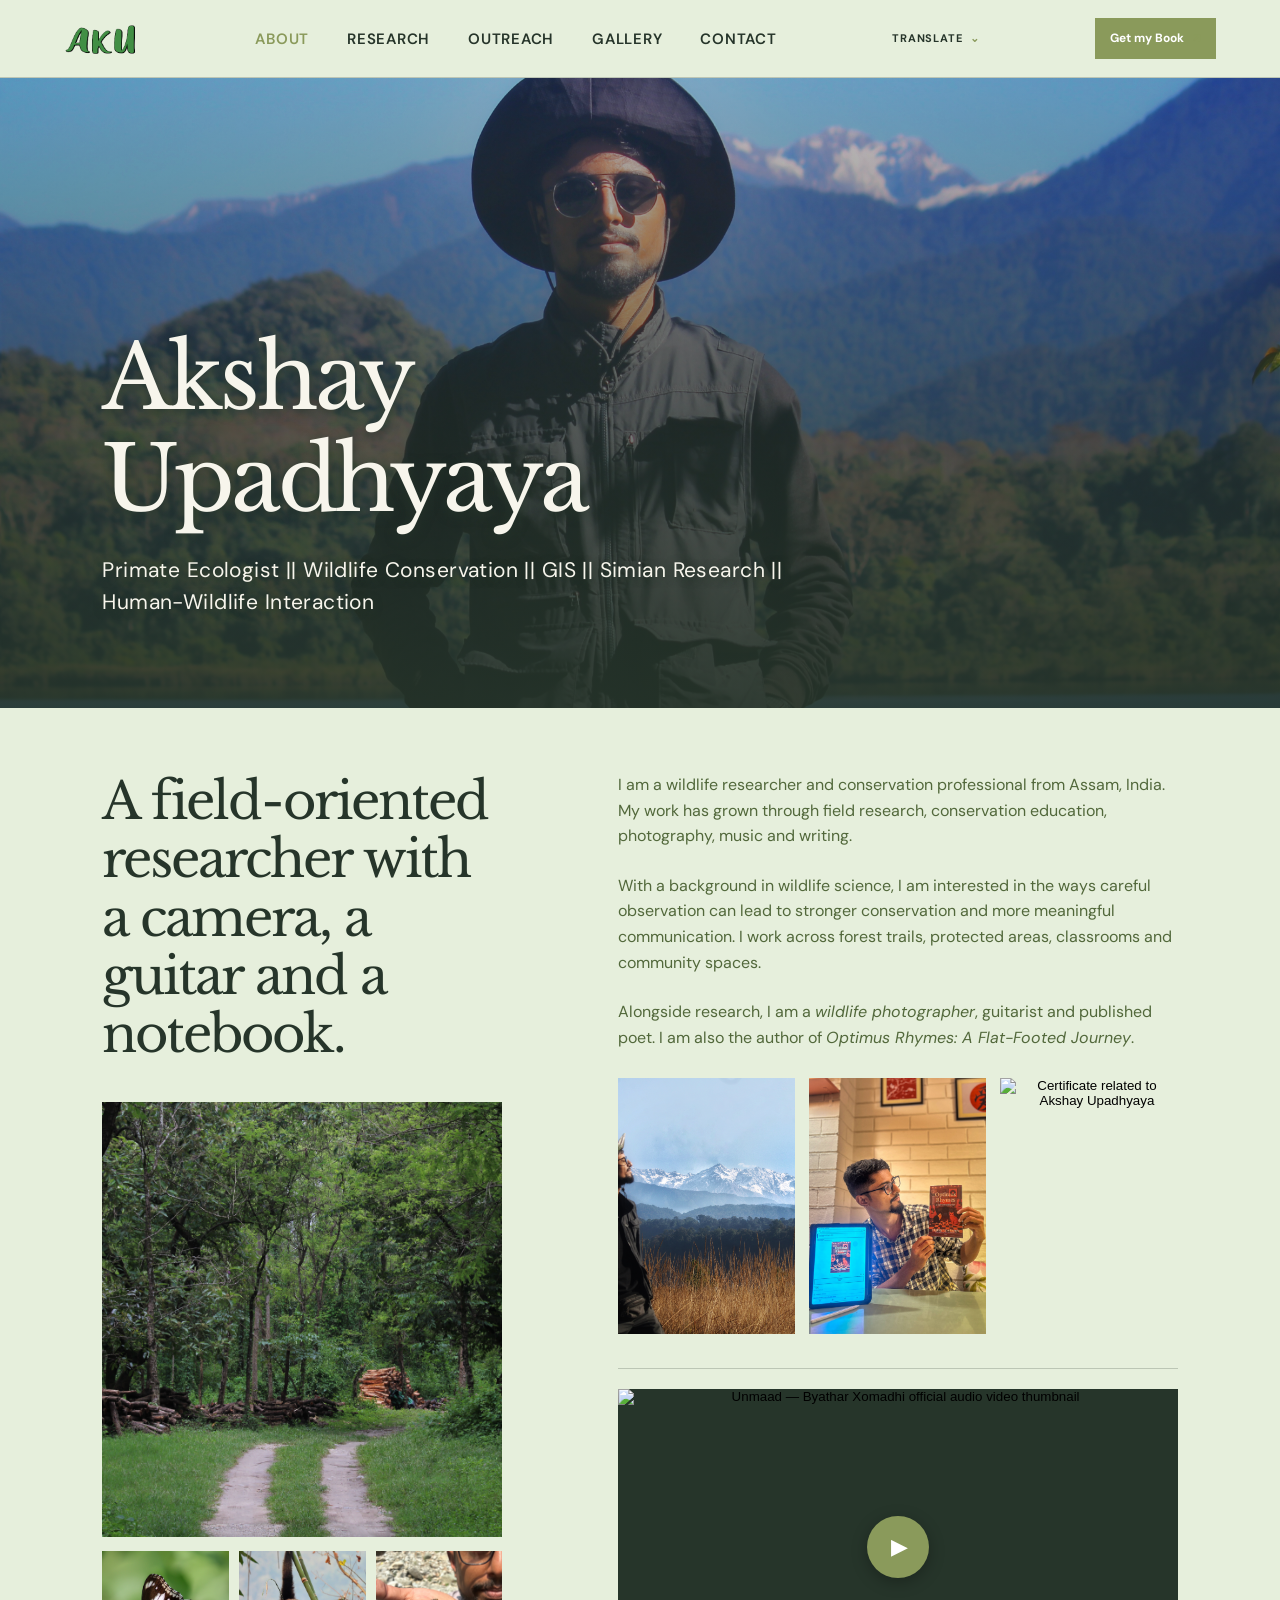
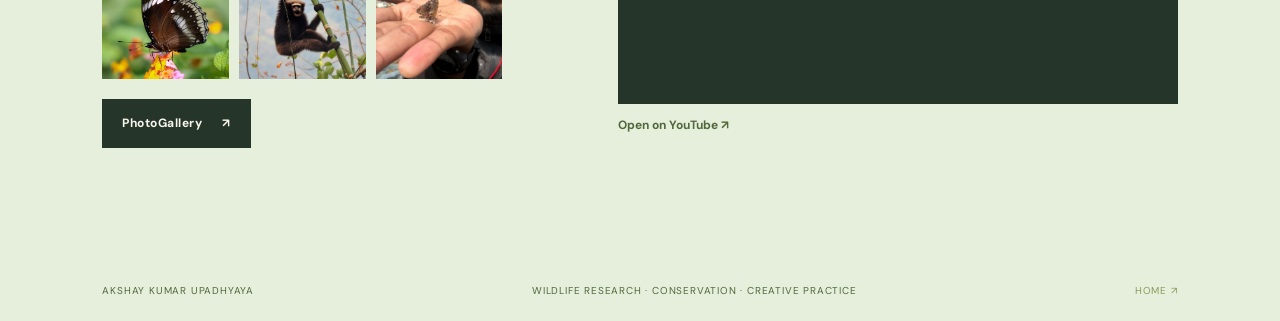
==== about.html @ 24718b7c "Publish multilingual wildlife biologist website" ====
<!doctype html><html lang="en"><head><meta charset="utf-8"><meta name="viewport" content="width=device-width, initial-scale=1"><meta name="description" content="About Akshay Kumar Upadhyaya, wildlife researcher and biologist."><title>About — Akshay Kumar Upadhyaya</title><link rel="preconnect" href="https://fonts.googleapis.com"><link rel="preconnect" href="https://fonts.gstatic.com" crossorigin><link href="https://fonts.googleapis.com/css2?family=DM+Sans:wght@400;500;600;700&family=Libre+Baskerville:wght@400;700&display=swap" rel="stylesheet"><link rel="stylesheet" href="styles.css?green-surfaces=8"></head><body><header class="site-header"><a class="wordmark" href="index.html"><img class="brand-logo" src="photos/Logo-transparent.png" alt="AKU"></a><nav class="nav" aria-label="Main navigation"><a class="active" href="about.html">About</a><a href="research.html">Research</a><a href="outreach.html">Outreach</a><a href="gallery.html">Gallery</a><a href="contact.html">Contact</a></nav><details class="language-picker"><summary>Translate</summary><div class="language-menu"><button type="button" data-lang="en" aria-pressed="true">English</button><button type="button" data-lang="ne" aria-pressed="false">नेपाली</button><button type="button" data-lang="hi" aria-pressed="false">हिन्दी</button><button type="button" data-lang="as" aria-pressed="false">অসমীয়া</button><small>Choose a language.</small></div></details><a class="header-link book-link" href="https://www.amazon.in/Optimus-Rhymes-flat-footed-Akshay-Upadhyaya/dp/9370921362?s=bazaar" target="_blank" rel="noreferrer">Get my Book <span aria-hidden="true">↗</span></a></header><main><section class="page-hero page-hero-image section-pad" style="background-image:url('photos/phot.JPG');background-position:center 15%"><div class="hero-overlay"><h1>Akshay Upadhyaya</h1><p class="hero-keywords">Primate Ecologist || Wildlife Conservation || GIS || Simian Research || Human-Wildlife Interaction</p></div></section><section class="page-content section-pad"><div class="content-grid"><div class="about-lead"><h2>A field-oriented researcher with a camera, a guitar and a notebook.</h2><figure class="about-large-photo"><img src="photos/IMG_2558.JPG.jpeg" alt="Forest path through a green habitat"></figure><div class="about-supporting-photos" aria-label="Selected wildlife photographs"><figure><img src="photos/Great Eggfly butterfly.jpg" alt="Great Eggfly butterfly among flowers"></figure><figure><img src="photos/IMG_4523.JPG.jpeg" alt="Western Hoolock Gibbon in the forest"></figure><figure><img src="photos/IMG_4464.JPG.jpeg" alt="Small insect observed in the field"></figure></div><a class="button button-dark gallery-button" href="gallery.html">PhotoGallery <span aria-hidden="true">↗</span></a></div><div class="content-column"><p>I am a wildlife researcher and conservation professional from Assam, India. My work has grown through field research, conservation education, photography, music and writing.</p><p>With a background in wildlife science, I am interested in the ways careful observation can lead to stronger conservation and more meaningful communication. I work across forest trails, protected areas, classrooms and community spaces.</p><p>Alongside research, I am a <a class="inline-link" href="resources/Akshay-The_Earth_We_Share___Photography___Season_2.pdf" target="_blank" rel="noreferrer"><em>wildlife photographer</em></a>, guitarist and published poet. I am also the author of <a class="inline-link" href="resources/bookleaf.pdf" target="_blank" rel="noreferrer"><em>Optimus Rhymes: A Flat-Footed Journey</em></a>.</p><div class="about-photo-row" aria-label="Photography and creative work"><figure><button class="image-lightbox-trigger" type="button" data-full="photos/IMG_2520.JPG.jpeg" aria-label="Enlarge field perspective photograph"><img src="photos/IMG_2520.JPG.jpeg" alt="Researcher looking across a mountain landscape"></button></figure><figure><button class="image-lightbox-trigger" type="button" data-full="photos/IMG_8776.JPG.jpeg" aria-label="Enlarge landscape and observation photograph"><img src="photos/IMG_8776.JPG.jpeg" alt="Wildlife researcher in a mountain landscape"></button></figure><figure><button class="image-lightbox-trigger" type="button" data-full="photos/U1400 2nd AKSHAY UPADHYAYA.jpg.jpeg" aria-label="Enlarge chess achievement photograph"><img src="photos/U1400 2nd AKSHAY UPADHYAYA.jpg.jpeg" alt="Certificate related to Akshay Upadhyaya"></button></figure></div><div class="video-card"><button class="video-thumbnail" type="button" aria-label="Play Unmaad - Byathar Xomadhi"><img src="https://i.ytimg.com/vi/UOGYU6vC6lY/maxresdefault.jpg" alt="Unmaad — Byathar Xomadhi official audio video thumbnail"><span class="video-play" aria-hidden="true">▶</span></button><div class="video-player" hidden><iframe title="Unmaad — Byathar Xomadhi" src="https://www.youtube.com/embed/UOGYU6vC6lY?rel=0" allow="autoplay; encrypted-media; picture-in-picture" allowfullscreen></iframe></div><a class="video-youtube-link" href="https://youtu.be/UOGYU6vC6lY?si=ecq4dkQOKOMJjxZZ" target="_blank" rel="noreferrer">Open on YouTube ↗</a></div></div></div></section></main><div class="image-lightbox" hidden role="dialog" aria-modal="true" aria-label="Enlarged photograph"><button class="image-lightbox-close" type="button" aria-label="Close enlarged photograph">×</button><img src="" alt=""></div><footer class="site-footer"><span>Akshay Kumar Upadhyaya</span><span>Wildlife research · Conservation · Creative practice</span><a href="index.html">Home ↗</a></footer><script>document.querySelector('.video-thumbnail')?.addEventListener('click',function(){this.hidden=true;const player=document.querySelector('.video-player');if(player){player.hidden=false;player.querySelector('iframe')?.focus()}});const lightbox=document.querySelector('.image-lightbox'),lightboxImage=lightbox?.querySelector('img'),closeLightbox=()=>{if(lightbox){lightbox.hidden=true;document.body.style.overflow='';}};document.querySelectorAll('.image-lightbox-trigger').forEach(trigger=>trigger.addEventListener('click',()=>{lightboxImage.src=trigger.dataset.full;lightboxImage.alt=trigger.querySelector('img').alt;lightbox.hidden=false;document.body.style.overflow='hidden';lightbox.querySelector('.image-lightbox-close').focus()}));lightbox?.querySelector('.image-lightbox-close').addEventListener('click',closeLightbox);lightbox?.addEventListener('click',e=>{if(e.target===lightbox)closeLightbox()});document.addEventListener('keydown',e=>{if(e.key==='Escape'&&!lightbox.hidden)closeLightbox()});</script><script src="translations.js"></script></body></html>
---- styles.css ----
:root{--ink:#26352a;--deep:#26352a;--moss:#52683b;--clay:#8a9a5b;--sand:#d4e2c0;--paper:#e6efdc;--line:rgba(38,53,42,.22);--blue:#52683b;--cream:#f7f5ec;--yellow:#b7c48a;--olive-light:#c7d7ad;--olive-mid:#8a9a5b;--serif:'Libre Baskerville',Georgia,serif;--sans:'DM Sans',Arial,sans-serif}*{box-sizing:border-box}html{scroll-behavior:smooth}body{margin:0;background:var(--paper);color:var(--ink);font-family:var(--sans);line-height:1.6}a{color:inherit;text-decoration:none}.site-header{height:78px;padding:0 clamp(20px,5vw,78px);display:flex;align-items:center;justify-content:space-between;border-bottom:1px solid var(--line);position:sticky;top:0;background:rgba(230,239,220,.96);backdrop-filter:blur(10px);z-index:5}.language-picker{position:relative;color:var(--ink);font-size:11px;font-weight:700;letter-spacing:.08em;text-transform:uppercase}.language-picker summary{cursor:pointer;list-style:none;padding:10px 0}.language-picker summary::-webkit-details-marker{display:none}.language-picker summary:after{content:'⌄';margin-left:7px;color:var(--clay)}.language-menu{position:absolute;right:0;top:42px;z-index:10;display:grid;gap:6px;min-width:210px;padding:12px;background:var(--paper);border:1px solid var(--line);box-shadow:0 12px 25px rgba(38,53,42,.15);text-transform:none;letter-spacing:0}.language-menu button{border:1px solid var(--line);background:var(--sand);color:var(--ink);padding:9px 10px;text-align:left;font:600 12px var(--sans);opacity:.7;cursor:not-allowed}.language-menu small{color:var(--blue);font:400 11px/1.35 var(--sans);text-transform:none}.wordmark{display:inline-flex;align-items:center;width:76px;height:48px;flex:0 0 auto}.brand-logo{display:block;width:100%;height:100%;object-fit:contain;object-position:left center}.nav{display:flex;gap:clamp(14px,3vw,38px);font-size:15px;font-weight:600;letter-spacing:.05em;text-transform:uppercase}.nav a,.header-link,.text-link,.socials a{transition:color .2s ease}.nav a:hover,.header-link:hover,.text-link:hover,.socials a:hover{color:var(--clay)}.header-link{font-size:12px;font-weight:700}.header-link span,.text-link span{color:var(--clay);margin-left:6px}.section-pad{padding-left:clamp(20px,8vw,120px);padding-right:clamp(20px,8vw,120px)}.hero{min-height:calc(100vh - 78px);display:grid;grid-template-columns:minmax(0,1fr) minmax(320px,43%);gap:clamp(30px,8vw,130px);align-items:center;padding-top:clamp(40px,8vh,100px);padding-bottom:clamp(50px,8vh,100px)}.eyebrow,.section-label{font-size:11px;line-height:1.2;font-weight:700;letter-spacing:.14em;text-transform:uppercase;color:var(--clay)}h1,h2,h3,p{margin-top:0}h1,h2{font-family:var(--serif);font-weight:400;line-height:1.14;letter-spacing:-.04em}h1{font-size:clamp(44px,7vw,94px);margin:22px 0 28px;max-width:800px}h1 em{color:var(--moss);font-weight:400}.lede{font-size:clamp(17px,1.8vw,23px);line-height:1.45;max-width:570px;color:var(--blue)}.hero-actions{display:flex;align-items:center;gap:25px;margin-top:38px}.button{display:inline-flex;align-items:center;gap:20px;padding:15px 20px;font-size:12px;font-weight:700;letter-spacing:.04em}.button-dark{background:var(--deep);color:#fff}.button-dark:hover{background:var(--clay)}.button-light{background:#f5eadc;color:var(--deep)}.button-light:hover{background:#fff}.text-link{font-size:12px;font-weight:700}.hero-image{margin:0;position:relative}.hero-image img{width:100%;height:min(72vh,700px);object-fit:cover;display:block;filter:saturate(.82)}figcaption{font-size:10px;letter-spacing:.06em;text-transform:uppercase;color:#68766d;margin-top:10px}.hero-image figcaption{position:absolute;bottom:-30px;right:0}.intro-band{background:var(--sand);padding-top:clamp(60px,10vw,140px);padding-bottom:clamp(60px,10vw,140px)}.intro-grid{display:grid;grid-template-columns:1fr 1fr;gap:clamp(30px,10vw,160px);margin-top:35px}.intro-grid h2,.section-heading h2,.practice h2,.gallery h2,.contact h2{font-size:clamp(32px,4.3vw,62px);margin-bottom:0}.body-copy{max-width:520px;color:var(--blue);font-size:16px}.body-copy p{margin-bottom:24px}.research{padding-top:clamp(70px,10vw,140px);padding-bottom:clamp(80px,12vw,170px)}.section-heading{max-width:650px}.section-heading h2{margin:25px 0 20px}.section-heading>p{color:#607068;max-width:520px}.research-list{border-top:1px solid var(--line);margin-top:70px}.research-item{display:grid;grid-template-columns:42px 1fr 32px;gap:20px;align-items:start;padding:28px 0;border-bottom:1px solid var(--line)}.item-index{font-size:11px;color:var(--clay);font-weight:700;letter-spacing:.1em}.research-item h3{font-family:var(--serif);font-weight:400;font-size:24px;margin-bottom:8px}.research-item p{color:#63736b;max-width:700px;margin-bottom:0}.item-arrow{font-size:21px;color:var(--clay);text-align:right}.fieldwork{background:var(--deep);color:#f5f0e7;display:grid;grid-template-columns:minmax(280px,1fr) minmax(280px,1fr);gap:clamp(30px,8vw,120px);align-items:center;padding-top:clamp(70px,10vw,130px);padding-bottom:clamp(70px,10vw,130px)}.fieldwork-image img{width:100%;height:clamp(380px,56vw,660px);object-fit:cover;filter:saturate(.72)}.fieldwork-copy{max-width:540px}.fieldwork h2{font-size:clamp(34px,4.5vw,65px);margin:22px 0 25px}.fieldwork p{color:#c0cec6}.fieldwork .text-link{color:#fff;display:inline-block;margin-top:15px}.practice{padding-top:clamp(70px,10vw,140px);padding-bottom:clamp(70px,10vw,130px)}.practice-grid{display:grid;grid-template-columns:1fr 1fr;gap:clamp(30px,10vw,150px);margin-top:30px}.practice-lead h2{max-width:520px}.practice-copy{max-width:500px;color:#5c6d65;font-size:17px}.practice-tags{display:flex;flex-wrap:wrap;gap:10px;margin-top:55px}.practice-tags span{border:1px solid var(--line);padding:9px 14px;font-size:11px;text-transform:uppercase;letter-spacing:.08em}.gallery{background:var(--paper);padding-top:clamp(70px,10vw,130px);padding-bottom:clamp(70px,10vw,130px)}.gallery-heading{display:flex;justify-content:space-between;align-items:end;gap:30px;margin-bottom:50px}.gallery-heading h2{margin-top:22px}.gallery-heading>p{color:#607068;margin-bottom:6px}.gallery-grid{display:grid;grid-template-columns:repeat(4,1fr);grid-auto-rows:220px;gap:14px}.gallery-card{margin:0;overflow:hidden}.gallery-card img{width:100%;height:100%;object-fit:cover;display:block;filter:saturate(.82);transition:transform .45s ease,filter .45s ease}.gallery-card:hover img{transform:scale(1.04);filter:saturate(1)}.gallery-card figcaption{background:var(--paper);margin:0;padding-top:8px}.gallery-card.tall{grid-row:span 2}.gallery-card.wide{grid-column:span 2}.contact{background:var(--moss);color:#f5f0e7;display:grid;grid-template-columns:1.3fr .7fr;gap:60px;padding-top:clamp(70px,10vw,130px);padding-bottom:clamp(70px,10vw,130px)}.contact-inner{max-width:700px}.contact h2{margin:22px 0}.contact p{color:#cdd9d0;max-width:510px}.contact .button{margin-top:18px}.socials{align-self:end;display:flex;flex-direction:column;gap:18px}.socials a{border-bottom:1px solid rgba(255,255,255,.25);padding-bottom:10px;font-size:13px}.socials span{float:right;color:#edb18e}.site-footer{padding:22px clamp(20px,8vw,120px);display:flex;justify-content:space-between;gap:18px;font-size:10px;text-transform:uppercase;letter-spacing:.08em;color:#728078}.site-footer a{color:var(--clay)}@media(max-width:800px){.site-header{height:auto;min-height:70px;flex-wrap:wrap;gap:10px;padding-top:14px;padding-bottom:14px}.nav{order:3;width:100%;justify-content:space-between;gap:8px;font-size:12px}.header-link{display:block}.hero,.intro-grid,.fieldwork,.practice-grid,.contact{grid-template-columns:1fr}.hero{min-height:auto;padding-top:60px}.hero-image{max-width:560px;margin-top:20px}.hero-image img{height:65vh}.intro-grid{gap:28px}.fieldwork-image{order:2}.gallery-grid{grid-template-columns:repeat(2,1fr);grid-auto-rows:180px}.gallery-heading{display:block}.gallery-heading>p{margin-top:18px}.site-footer{flex-direction:column}}@media(max-width:430px){h1{font-size:44px}.hero-actions{align-items:flex-start;flex-direction:column}.gallery-grid{grid-template-columns:1fr;grid-auto-rows:260px}.gallery-card.tall,.gallery-card.wide{grid-row:span 1;grid-column:span 1}.site-footer{font-size:9px}}
}.page-hero{padding-top:clamp(70px,11vw,150px);padding-bottom:clamp(55px,8vw,100px);background:var(--sand)}.page-content{padding-top:clamp(36px,5vw,72px);padding-bottom:clamp(50px,7vw,90px)}.content-list{margin-top:24px}.research-list{margin-top:34px}.research-topic{padding:22px 0}.content-grid[style]{margin-top:48px!important}.about-photo-row{margin:28px 0 34px}.video-card{margin:28px 0 34px}.outreach-story{padding:clamp(28px,4vw,60px) 0}.gallery{padding-top:clamp(50px,7vw,90px);padding-bottom:clamp(50px,7vw,90px)}.practice{padding-top:clamp(50px,7vw,90px);padding-bottom:clamp(50px,7vw,90px)}.contact{padding-top:clamp(50px,7vw,90px);padding-bottom:clamp(50px,7vw,90px)}.page-hero h1{max-width:850px;margin:22px 0 0}.page-hero p{max-width:620px;color:#607068;font-size:18px;margin:24px 0 0}.page-hero-image{min-height:clamp(500px,70vh,760px);display:flex;align-items:end;background-size:cover;background-position:center;color:#fff;position:relative;overflow:hidden}.page-hero-image:before{content:"";position:absolute;inset:0;background:linear-gradient(180deg,rgba(38,53,42,.28) 0%,rgba(38,53,42,.9) 100%)}.page-hero-image .hero-overlay{position:relative;z-index:1;padding-bottom:clamp(40px,7vw,95px)}.page-hero-image h1{color:#fff;font-size:clamp(48px,7vw,94px)}.page-hero-image p{color:#f0eee5}.page-content{padding-top:clamp(60px,8vw,110px);padding-bottom:clamp(70px,10vw,140px)}.content-grid{display:grid;grid-template-columns:1fr 1.4fr;gap:clamp(35px,9vw,140px);align-items:start}.content-grid h2{font-size:clamp(30px,4vw,54px);margin:0}.content-column{max-width:670px;color:var(--blue);font-size:16px}.content-column p{margin-bottom:24px}.content-column h3{font-family:var(--serif);font-size:25px;font-weight:400;color:var(--ink);margin:42px 0 12px}.research-topic{display:grid;grid-template-columns:minmax(0,1fr) minmax(220px,34%);gap:clamp(25px,6vw,90px);align-items:center;padding:32px 0;border-bottom:1px solid var(--line)}.research-topic-copy{max-width:700px}.research-topic h3{font-family:var(--serif);font-weight:400;font-size:clamp(24px,2.5vw,34px);margin:0 0 12px}.research-topic p{color:#63736b;max-width:680px;margin:0}.research-topic img{width:100%;height:220px;object-fit:cover;display:block}.research-topic img.habitat-photo{object-fit:contain;object-position:center;background:var(--sand);border:0}.habitat-collage{display:grid;grid-template-columns:repeat(3,minmax(0,1fr));gap:8px;height:220px}.habitat-collage figure{margin:0;min-width:0;overflow:hidden;background:var(--sand);border:1px solid var(--line);display:grid;place-items:center}.habitat-collage img{width:100%;height:100%;object-fit:cover;display:block}.habitat-collage img.habitat-photo{object-fit:contain;object-position:center;background:var(--sand)}.content-list{border-top:1px solid var(--line);margin-top:52px}.content-list article{padding:24px 0;border-bottom:1px solid var(--line)}.content-list h3{margin:0 0 8px}.content-list p{margin:0;color:#63736b}.about-photo-row{display:grid;grid-template-columns:repeat(3,minmax(0,1fr));gap:14px;margin:42px 0 50px}.about-photo-row figure{margin:0;min-width:0}.about-photo-row img{width:100%;height:clamp(170px,20vw,260px);object-fit:cover;display:block}.image-lightbox-trigger{display:block;width:100%;padding:0;border:0;background:none;cursor:zoom-in}.image-lightbox-trigger:focus-visible{outline:3px solid var(--clay);outline-offset:3px}.image-lightbox-trigger img{transition:transform .25s ease}.image-lightbox-trigger:hover img{transform:scale(1.025)}.image-lightbox{position:fixed;inset:0;z-index:20;background:rgba(20,29,23,.92);display:grid;place-items:center;padding:clamp(20px,5vw,70px)}.image-lightbox[hidden]{display:none}.image-lightbox>img{max-width:92vw;max-height:88vh;width:auto;height:auto;object-fit:contain;box-shadow:0 10px 40px rgba(0,0,0,.35)}.image-lightbox-close{position:absolute;top:18px;right:24px;width:44px;height:44px;border:1px solid rgba(247,245,236,.55);background:transparent;color:var(--cream);font-size:30px;line-height:1;cursor:pointer}.image-lightbox-close:hover,.image-lightbox-close:focus-visible{background:var(--clay);outline:0}.about-photo-row figcaption{margin-top:8px;color:var(--blue)}.about-lead{min-width:0}.about-large-photo{margin:38px 0 0;overflow:hidden}.about-large-photo img{width:100%;height:clamp(300px,34vw,520px);object-fit:cover;display:block}.about-supporting-photos{display:grid;grid-template-columns:repeat(3,minmax(0,1fr));gap:10px;margin-top:14px}.about-supporting-photos figure{margin:0;overflow:hidden}.about-supporting-photos img{width:100%;height:clamp(90px,10vw,145px);object-fit:cover;display:block}.gallery-button{margin-top:20px}.video-card{margin:42px 0 50px;border-top:1px solid var(--line);padding-top:20px}.video-thumbnail{position:relative;display:block;width:100%;padding:0;border:0;background:var(--deep);cursor:pointer;overflow:hidden}.video-thumbnail img{width:100%;aspect-ratio:16/9;object-fit:cover;display:block;transition:transform .35s ease,opacity .35s ease}.video-thumbnail:hover img,.video-thumbnail:focus-visible img{transform:scale(1.02);opacity:.82}.video-play{position:absolute;left:50%;top:50%;transform:translate(-50%,-50%);width:62px;height:62px;border-radius:50%;background:var(--clay);color:#fff;display:grid;place-items:center;font-size:22px;padding-left:4px;box-shadow:0 4px 16px rgba(0,0,0,.28)}.video-player iframe{width:100%;aspect-ratio:16/9;border:0;display:block}.video-youtube-link{display:inline-block;margin-top:12px;font-size:12px;font-weight:700;color:var(--blue)}.video-youtube-link:hover{color:var(--clay)}.page-image{width:100%;height:clamp(300px,48vw,620px);object-fit:cover;display:block;margin-top:55px}.document-card{display:block;border-top:1px solid var(--line);padding:20px 0;font-weight:700}.document-card span{display:block;font-size:12px;font-weight:400;color:#718078;margin-top:6px}.page-links{display:flex;flex-wrap:wrap;gap:14px;margin-top:30px}.page-links a{border:1px solid var(--line);padding:12px 15px;font-size:12px;font-weight:700;display:inline-flex;align-items:center;justify-content:center;min-width:52px;min-height:48px}.social-icon{width:24px;height:24px;display:block;fill:currentColor}.social-icon rect,.social-icon circle{fill:none;stroke:currentColor;stroke-width:2}.social-icon-dot{fill:currentColor!important;stroke:none!important}.youtube-icon path{fill:currentColor}.sr-only{position:absolute;width:1px;height:1px;padding:0;margin:-1px;overflow:hidden;clip:rect(0,0,0,0);white-space:nowrap;border:0}.page-links a:hover{background:var(--deep);color:#fff}.outreach-hero{position:relative;min-height:clamp(560px,72vh,780px);display:grid;grid-template-columns:minmax(0,1.3fr) minmax(280px,.7fr);gap:clamp(30px,7vw,100px);align-items:center;background:var(--sand);overflow:hidden}.outreach-collage{height:clamp(430px,62vh,650px);display:grid;grid-template-columns:1.3fr .7fr;grid-template-rows:1fr 1fr;gap:12px;position:relative;z-index:1}.outreach-collage figure{margin:0;overflow:hidden;background:var(--paper);border:8px solid var(--paper);box-shadow:0 12px 28px rgba(32,53,45,.14)}.outreach-collage .collage-main{grid-row:span 2}.outreach-collage img{width:100%;height:100%;display:block;object-fit:cover;object-position:center}.outreach-collage figure:not(.collage-main) img{object-fit:contain;background:#fff}.outreach-hero-copy{position:relative;z-index:1;max-width:520px}.outreach-hero-copy h1{font-size:clamp(40px,4.6vw,64px);margin:20px 0 24px}.outreach-hero-copy p{max-width:450px;color:var(--blue);font-size:18px}.outreach-story{display:grid;grid-template-columns:1fr 1fr;gap:clamp(30px,8vw,120px);align-items:center;padding:clamp(35px,6vw,85px) 0;border-bottom:1px solid var(--line)}.outreach-story.reverse .story-image{order:2}.story-image img{width:100%;height:clamp(280px,36vw,480px);object-fit:cover;display:block}.story-collage{display:grid;gap:8px;height:clamp(280px,36vw,480px);overflow:hidden}.story-collage img{width:100%;height:100%;object-fit:cover;display:block;min-width:0;min-height:0}.story-collage-three{grid-template-columns:repeat(3,minmax(0,1fr))}.story-collage-two{grid-template-columns:repeat(2,minmax(0,1fr))}.story-copy{max-width:500px}.story-copy h2{font-size:clamp(30px,4vw,52px);margin:0 0 20px}.story-copy p{color:#5f7068}.image-placeholder{height:clamp(280px,36vw,480px);border:1px dashed var(--clay);display:grid;place-items:center;text-align:center;color:var(--clay);padding:25px;font-size:13px}.gallery-page{padding-top:clamp(60px,8vw,110px)}.gallery-page .gallery-grid{margin-bottom:0}.contact-page{background:var(--deep);color:#f5f0e7;min-height:calc(100vh - 78px)}.contact-page .content-column{color:#cdd9d0}.contact-page .content-grid h2{color:#f5f0e7}.contact-page .content-column h3{color:#f5f0e7}.book-link{background:var(--clay);color:#fff;padding:11px 15px}.book-link:hover{background:var(--deep)!important;color:#fff!important}.active{color:var(--clay)!important}@media(max-width:800px){.about-photo-row{grid-template-columns:1fr;gap:24px}.about-photo-row img{height:auto;max-height:360px}.research-topic{grid-template-columns:1fr;gap:25px}.research-topic img{height:240px}.outreach-hero{grid-template-columns:1fr;min-height:auto;padding-top:55px;padding-bottom:55px}.outreach-collage{height:430px}.content-grid{grid-template-columns:1fr;gap:30px}.page-image{margin-top:15px}.page-hero h1{font-size:clamp(44px,12vw,70px)}.outreach-story{grid-template-columns:1fr;gap:25px}.outreach-story.reverse .story-image{order:0}.site-header .nav{overflow-x:auto;justify-content:flex-start;white-space:nowrap;padding-bottom:2px}.site-header .language-picker{order:2;margin-left:auto}}.page-hero-image .hero-overlay{max-width:760px;text-shadow:0 2px 10px rgba(38,53,42,.85)}.hero-keywords{max-width:760px!important;font-size:clamp(15px,1.7vw,21px)!important;line-height:1.5;letter-spacing:.02em}.page-hero-image h1{color:var(--cream);text-shadow:0 3px 12px rgba(38,53,42,.9)}.page-hero-image h1 em{color:var(--olive-light)}.page-hero-image p{color:var(--cream);text-shadow:0 2px 8px rgba(38,53,42,.9)}.fieldwork,.contact-page{background:var(--deep);color:var(--cream)}.fieldwork p,.contact-page .content-column{color:var(--olive-light)}.button-dark{color:var(--cream)}.button-light{background:var(--olive-light);color:var(--deep)}.gallery{background:var(--sand)}.gallery-card figcaption{background:var(--sand);color:var(--deep)}.document-card span,figcaption,.site-footer{color:var(--blue)}/* Outreach editorial three-column layout. */.outreach-areas{display:grid;grid-template-columns:repeat(3,minmax(0,1fr));gap:16px;align-items:start}.outreach-card{min-width:0}.outreach-card-copy{background:var(--paper);padding:clamp(28px,3.2vw,52px) clamp(20px,2.2vw,34px) clamp(24px,3vw,40px);min-height:245px}.outreach-card-copy h2{font-family:var(--serif);font-size:clamp(25px,2.7vw,42px);font-weight:400;line-height:1.08;margin:0 0 20px}.outreach-card-copy p{color:#5f7068;font-size:13px;line-height:1.55;margin:0}.outreach-card-image{margin:18px 10px 0;overflow:hidden}.outreach-card-image img{width:100%;height:clamp(240px,27vw,380px);object-fit:cover;display:block}.outreach-page-content{padding-top:0}.outreach-card-walks{margin-top:0}.outreach-card-awareness{margin-top:0}.outreach-card-youth{margin-top:0}.outreach-card-youth .outreach-card-copy{min-height:304px}.outreach-card-collage{display:grid;grid-template-columns:1fr 1fr;gap:8px;margin:18px 10px 0}.outreach-card-collage figure{margin:0;overflow:hidden}.outreach-card-collage img{width:100%;height:clamp(240px,27vw,380px);object-fit:cover;display:block}@media(max-width:800px){.outreach-areas{grid-template-columns:1fr;gap:30px}.outreach-card-walks,.outreach-card-awareness,.outreach-card-youth{margin-top:0}.outreach-card-copy,.outreach-card-youth .outreach-card-copy{min-height:0}.outreach-card-image,.outreach-card-collage{margin-left:0;margin-right:0}.outreach-card-image img,.outreach-card-collage img{height:clamp(260px,70vw,420px)}}
/* Home Research Focus composition. */.research-focus-intro{display:grid;grid-template-columns:minmax(0,1fr) minmax(340px,.92fr);gap:clamp(40px,8vw,120px);align-items:center}.research-focus-intro .section-heading{max-width:560px}.research-focus-intro .section-heading h2{margin:0 0 20px}.research-focus-intro .section-heading>p{max-width:500px;color:#607068}.research-photo-panel{background:#111813;min-height:360px;padding:14px;display:grid;grid-template-columns:1.35fr .65fr;grid-template-rows:1fr 1fr;gap:10px;box-shadow:0 16px 30px rgba(38,53,42,.16)}.research-photo-panel figure{margin:0;min-width:0;min-height:0;overflow:hidden;background:#26352a}.research-photo-panel .research-photo-main{grid-row:span 2}.research-photo-panel img{width:100%;height:100%;display:block;object-fit:cover;filter:saturate(.84);transition:transform .35s ease,filter .35s ease}.research-photo-panel figure:hover img{transform:scale(1.035);filter:saturate(1)}@media(max-width:800px){.research-focus-intro{grid-template-columns:1fr;gap:30px}.research-photo-panel{min-height:380px;max-width:620px}.research-list{margin-top:38px}}@media(max-width:430px){.research-photo-panel{min-height:300px;padding:9px;gap:7px}}
/* Refined vertical rhythm: keep sections breathable without oversized blank bands. */.page-content{padding-top:clamp(36px,5vw,72px);padding-bottom:clamp(50px,7vw,90px)}.content-list{margin-top:24px}.research-list{margin-top:34px}.research-topic{padding:22px 0}.content-grid[style]{margin-top:48px!important}.about-photo-row{margin:28px 0 34px}.video-card{margin:28px 0 34px}.outreach-story{padding:clamp(28px,4vw,60px) 0}.gallery{padding-top:clamp(50px,7vw,90px);padding-bottom:clamp(50px,7vw,90px)}.practice{padding-top:clamp(50px,7vw,90px);padding-bottom:clamp(50px,7vw,90px)}.contact{padding-top:clamp(50px,7vw,90px);padding-bottom:clamp(50px,7vw,90px)}
/* Home Research Focus composition. */.research-focus-layout{display:grid;grid-template-columns:minmax(280px,.86fr) minmax(0,1.45fr);gap:clamp(32px,5vw,80px);align-items:start}.research-focus-layout>.section-heading{max-width:500px}.research-focus-layout>.section-heading h2{margin:0 0 20px}.research-focus-layout>.section-heading>p{max-width:450px;color:#607068}.research-focus-layout>.research-list{display:grid;grid-template-columns:repeat(2,minmax(0,1fr));gap:0 30px;margin:0;border-top:1px solid var(--line)}.research-focus-layout .research-item{display:grid;grid-template-columns:28px 1fr;gap:12px;align-items:start;min-width:0;padding:22px 0;border-bottom:1px solid var(--line)}.research-focus-layout .research-item h3{font-family:var(--serif);font-weight:400;font-size:clamp(19px,2vw,26px);line-height:1.2;margin:0 0 10px}.research-focus-layout .research-item p{color:#63736b;font-size:13px;line-height:1.55;margin:0}.research-focus-layout .item-index{font-size:10px;color:var(--clay);font-weight:700;letter-spacing:.1em}.research-photo-box{display:grid;grid-template-columns:repeat(4,minmax(0,1fr));grid-template-rows:repeat(2,clamp(130px,14vw,190px));gap:9px;background:#0f1511;border:5px solid #0f1511;margin-top:clamp(42px,6vw,78px);padding:0;overflow:hidden}.research-photo-box figure{margin:0;min-width:0;min-height:0;overflow:hidden;background:#26352a}.research-photo-box-main{grid-column:span 2;grid-row:span 2}.research-photo-box img{width:100%;height:100%;display:block;object-fit:cover;filter:saturate(.84);transition:transform .35s ease,filter .35s ease}.research-photo-box figure:hover img{transform:scale(1.035);filter:saturate(1)}@media(max-width:800px){.research-focus-layout{grid-template-columns:1fr;gap:30px}.research-focus-layout>.research-list{grid-template-columns:repeat(2,minmax(0,1fr));gap:0 20px}.research-photo-box{margin-top:34px;grid-template-rows:repeat(2,140px)}}@media(max-width:520px){.research-focus-layout>.research-list{grid-template-columns:1fr}.research-photo-box{grid-template-columns:repeat(2,minmax(0,1fr));grid-template-rows:repeat(3,130px);border-width:4px}.research-photo-box-main{grid-column:span 2;grid-row:span 2}}
/* Outreach hero height refinement: remove excess lower image space. */.outreach-page-hero{min-height:clamp(240px,32vh,360px)}.outreach-page-hero .outreach-hero-title{max-width:920px}
/* Gallery photos-only page. */.gallery-photos-only{padding-top:clamp(30px,4vw,55px)}.gallery-photos-only .gallery-card figcaption{display:none}.outreach-hero-title{width:min(100%,920px);margin:0 auto;text-align:center}.outreach-hero-title h1{margin:0 0 16px;white-space:nowrap;font-size:clamp(24px,3vw,44px)}.outreach-hero-title p{margin:0 auto;max-width:700px}.page-hero-image .hero-overlay.outreach-hero-title{align-self:center;padding-bottom:0}@media(max-width:800px){.page-hero-image .hero-overlay.outreach-hero-title{padding-bottom:0}.outreach-hero-title{padding-left:10px;padding-right:10px}.outreach-hero-title h1{font-size:clamp(18px,5vw,30px);white-space:nowrap}.outreach-hero-title p{font-size:clamp(12px,3.5vw,16px);line-height:1.45}}
/* Refined vertical rhythm: keep sections breathable without oversized blank bands. */.page-content{padding-top:clamp(36px,5vw,72px);padding-bottom:clamp(50px,7vw,90px)}.content-list{margin-top:24px}.research-list{margin-top:34px}.research-topic{padding:22px 0}.content-grid[style]{margin-top:48px!important}.about-photo-row{margin:28px 0 34px}.video-card{margin:28px 0 34px}.outreach-story{padding:clamp(28px,4vw,60px) 0}.gallery{padding-top:clamp(50px,7vw,90px);padding-bottom:clamp(50px,7vw,90px)}.practice{padding-top:clamp(50px,7vw,90px);padding-bottom:clamp(50px,7vw,90px)}.contact{padding-top:clamp(50px,7vw,90px);padding-bottom:clamp(50px,7vw,90px)}
/* Final Outreach spacing override. */.outreach-page-content{padding-top:0}
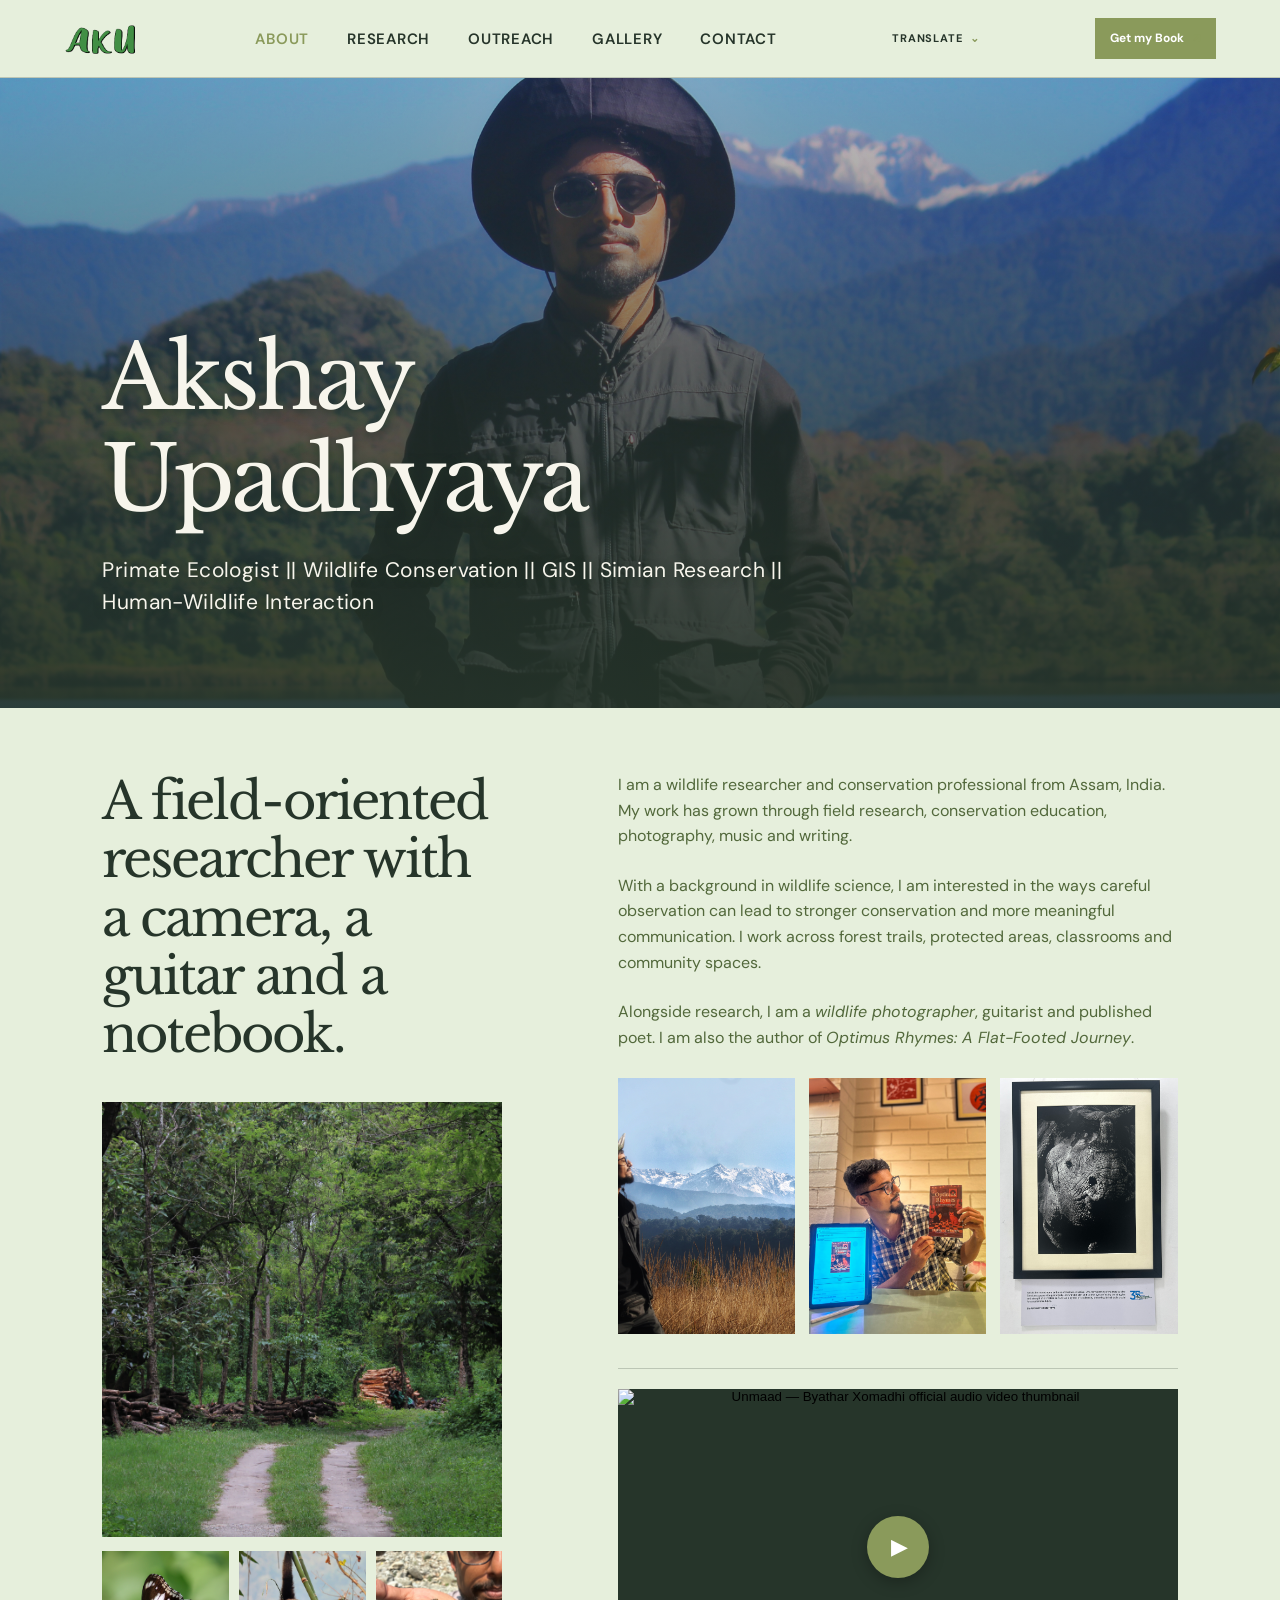
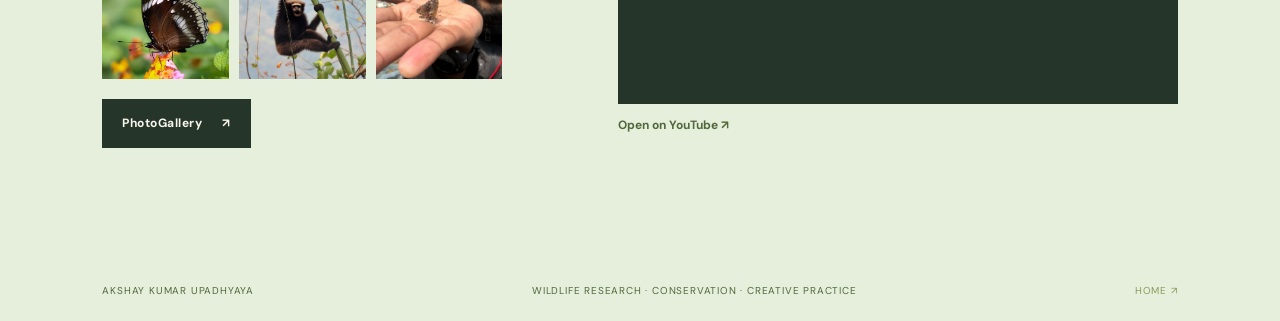
==== commit da8d9fef: "Fix published image asset references" ====
--- a/about.html
+++ b/about.html
@@ -1 +1 @@
-<!doctype html><html lang="en"><head><meta charset="utf-8"><meta name="viewport" content="width=device-width, initial-scale=1"><meta name="description" content="About Akshay Kumar Upadhyaya, wildlife researcher and biologist."><title>About — Akshay Kumar Upadhyaya</title><link rel="preconnect" href="https://fonts.googleapis.com"><link rel="preconnect" href="https://fonts.gstatic.com" crossorigin><link href="https://fonts.googleapis.com/css2?family=DM+Sans:wght@400;500;600;700&family=Libre+Baskerville:wght@400;700&display=swap" rel="stylesheet"><link rel="stylesheet" href="styles.css?green-surfaces=8"></head><body><header class="site-header"><a class="wordmark" href="index.html"><img class="brand-logo" src="photos/Logo-transparent.png" alt="AKU"></a><nav class="nav" aria-label="Main navigation"><a class="active" href="about.html">About</a><a href="research.html">Research</a><a href="outreach.html">Outreach</a><a href="gallery.html">Gallery</a><a href="contact.html">Contact</a></nav><details class="language-picker"><summary>Translate</summary><div class="language-menu"><button type="button" data-lang="en" aria-pressed="true">English</button><button type="button" data-lang="ne" aria-pressed="false">नेपाली</button><button type="button" data-lang="hi" aria-pressed="false">हिन्दी</button><button type="button" data-lang="as" aria-pressed="false">অসমীয়া</button><small>Choose a language.</small></div></details><a class="header-link book-link" href="https://www.amazon.in/Optimus-Rhymes-flat-footed-Akshay-Upadhyaya/dp/9370921362?s=bazaar" target="_blank" rel="noreferrer">Get my Book <span aria-hidden="true">↗</span></a></header><main><section class="page-hero page-hero-image section-pad" style="background-image:url('photos/phot.JPG');background-position:center 15%"><div class="hero-overlay"><h1>Akshay Upadhyaya</h1><p class="hero-keywords">Primate Ecologist || Wildlife Conservation || GIS || Simian Research || Human-Wildlife Interaction</p></div></section><section class="page-content section-pad"><div class="content-grid"><div class="about-lead"><h2>A field-oriented researcher with a camera, a guitar and a notebook.</h2><figure class="about-large-photo"><img src="photos/IMG_2558.JPG.jpeg" alt="Forest path through a green habitat"></figure><div class="about-supporting-photos" aria-label="Selected wildlife photographs"><figure><img src="photos/Great Eggfly butterfly.jpg" alt="Great Eggfly butterfly among flowers"></figure><figure><img src="photos/IMG_4523.JPG.jpeg" alt="Western Hoolock Gibbon in the forest"></figure><figure><img src="photos/IMG_4464.JPG.jpeg" alt="Small insect observed in the field"></figure></div><a class="button button-dark gallery-button" href="gallery.html">PhotoGallery <span aria-hidden="true">↗</span></a></div><div class="content-column"><p>I am a wildlife researcher and conservation professional from Assam, India. My work has grown through field research, conservation education, photography, music and writing.</p><p>With a background in wildlife science, I am interested in the ways careful observation can lead to stronger conservation and more meaningful communication. I work across forest trails, protected areas, classrooms and community spaces.</p><p>Alongside research, I am a <a class="inline-link" href="resources/Akshay-The_Earth_We_Share___Photography___Season_2.pdf" target="_blank" rel="noreferrer"><em>wildlife photographer</em></a>, guitarist and published poet. I am also the author of <a class="inline-link" href="resources/bookleaf.pdf" target="_blank" rel="noreferrer"><em>Optimus Rhymes: A Flat-Footed Journey</em></a>.</p><div class="about-photo-row" aria-label="Photography and creative work"><figure><button class="image-lightbox-trigger" type="button" data-full="photos/IMG_2520.JPG.jpeg" aria-label="Enlarge field perspective photograph"><img src="photos/IMG_2520.JPG.jpeg" alt="Researcher looking across a mountain landscape"></button></figure><figure><button class="image-lightbox-trigger" type="button" data-full="photos/IMG_8776.JPG.jpeg" aria-label="Enlarge landscape and observation photograph"><img src="photos/IMG_8776.JPG.jpeg" alt="Wildlife researcher in a mountain landscape"></button></figure><figure><button class="image-lightbox-trigger" type="button" data-full="photos/U1400 2nd AKSHAY UPADHYAYA.jpg.jpeg" aria-label="Enlarge chess achievement photograph"><img src="photos/U1400 2nd AKSHAY UPADHYAYA.jpg.jpeg" alt="Certificate related to Akshay Upadhyaya"></button></figure></div><div class="video-card"><button class="video-thumbnail" type="button" aria-label="Play Unmaad - Byathar Xomadhi"><img src="https://i.ytimg.com/vi/UOGYU6vC6lY/maxresdefault.jpg" alt="Unmaad — Byathar Xomadhi official audio video thumbnail"><span class="video-play" aria-hidden="true">▶</span></button><div class="video-player" hidden><iframe title="Unmaad — Byathar Xomadhi" src="https://www.youtube.com/embed/UOGYU6vC6lY?rel=0" allow="autoplay; encrypted-media; picture-in-picture" allowfullscreen></iframe></div><a class="video-youtube-link" href="https://youtu.be/UOGYU6vC6lY?si=ecq4dkQOKOMJjxZZ" target="_blank" rel="noreferrer">Open on YouTube ↗</a></div></div></div></section></main><div class="image-lightbox" hidden role="dialog" aria-modal="true" aria-label="Enlarged photograph"><button class="image-lightbox-close" type="button" aria-label="Close enlarged photograph">×</button><img src="" alt=""></div><footer class="site-footer"><span>Akshay Kumar Upadhyaya</span><span>Wildlife research · Conservation · Creative practice</span><a href="index.html">Home ↗</a></footer><script>document.querySelector('.video-thumbnail')?.addEventListener('click',function(){this.hidden=true;const player=document.querySelector('.video-player');if(player){player.hidden=false;player.querySelector('iframe')?.focus()}});const lightbox=document.querySelector('.image-lightbox'),lightboxImage=lightbox?.querySelector('img'),closeLightbox=()=>{if(lightbox){lightbox.hidden=true;document.body.style.overflow='';}};document.querySelectorAll('.image-lightbox-trigger').forEach(trigger=>trigger.addEventListener('click',()=>{lightboxImage.src=trigger.dataset.full;lightboxImage.alt=trigger.querySelector('img').alt;lightbox.hidden=false;document.body.style.overflow='hidden';lightbox.querySelector('.image-lightbox-close').focus()}));lightbox?.querySelector('.image-lightbox-close').addEventListener('click',closeLightbox);lightbox?.addEventListener('click',e=>{if(e.target===lightbox)closeLightbox()});document.addEventListener('keydown',e=>{if(e.key==='Escape'&&!lightbox.hidden)closeLightbox()});</script><script src="translations.js"></script></body></html>+<!doctype html><html lang="en"><head><meta charset="utf-8"><meta name="viewport" content="width=device-width, initial-scale=1"><meta name="description" content="About Akshay Kumar Upadhyaya, wildlife researcher and biologist."><title>About — Akshay Kumar Upadhyaya</title><link rel="preconnect" href="https://fonts.googleapis.com"><link rel="preconnect" href="https://fonts.gstatic.com" crossorigin><link href="https://fonts.googleapis.com/css2?family=DM+Sans:wght@400;500;600;700&family=Libre+Baskerville:wght@400;700&display=swap" rel="stylesheet"><link rel="stylesheet" href="styles.css?green-surfaces=8"></head><body><header class="site-header"><a class="wordmark" href="index.html"><img class="brand-logo" src="photos/Logo-transparent.png" alt="AKU"></a><nav class="nav" aria-label="Main navigation"><a class="active" href="about.html">About</a><a href="research.html">Research</a><a href="outreach.html">Outreach</a><a href="gallery.html">Gallery</a><a href="contact.html">Contact</a></nav><details class="language-picker"><summary>Translate</summary><div class="language-menu"><button type="button" data-lang="en" aria-pressed="true">English</button><button type="button" data-lang="ne" aria-pressed="false">नेपाली</button><button type="button" data-lang="hi" aria-pressed="false">हिन्दी</button><button type="button" data-lang="as" aria-pressed="false">অসমীয়া</button><small>Choose a language.</small></div></details><a class="header-link book-link" href="https://www.amazon.in/Optimus-Rhymes-flat-footed-Akshay-Upadhyaya/dp/9370921362?s=bazaar" target="_blank" rel="noreferrer">Get my Book <span aria-hidden="true">↗</span></a></header><main><section class="page-hero page-hero-image section-pad" style="background-image:url('photos/phot.JPG');background-position:center 15%"><div class="hero-overlay"><h1>Akshay Upadhyaya</h1><p class="hero-keywords">Primate Ecologist || Wildlife Conservation || GIS || Simian Research || Human-Wildlife Interaction</p></div></section><section class="page-content section-pad"><div class="content-grid"><div class="about-lead"><h2>A field-oriented researcher with a camera, a guitar and a notebook.</h2><figure class="about-large-photo"><img src="photos/IMG_2558.JPG.jpeg" alt="Forest path through a green habitat"></figure><div class="about-supporting-photos" aria-label="Selected wildlife photographs"><figure><img src="photos/Great Eggfly butterfly.jpg" alt="Great Eggfly butterfly among flowers"></figure><figure><img src="photos/IMG_4523.JPG.jpeg" alt="Western Hoolock Gibbon in the forest"></figure><figure><img src="photos/IMG_4464.JPG.jpeg" alt="Small insect observed in the field"></figure></div><a class="button button-dark gallery-button" href="gallery.html">PhotoGallery <span aria-hidden="true">↗</span></a></div><div class="content-column"><p>I am a wildlife researcher and conservation professional from Assam, India. My work has grown through field research, conservation education, photography, music and writing.</p><p>With a background in wildlife science, I am interested in the ways careful observation can lead to stronger conservation and more meaningful communication. I work across forest trails, protected areas, classrooms and community spaces.</p><p>Alongside research, I am a <a class="inline-link" href="resources/Akshay-The_Earth_We_Share___Photography___Season_2.pdf" target="_blank" rel="noreferrer"><em>wildlife photographer</em></a>, guitarist and published poet. I am also the author of <a class="inline-link" href="resources/bookleaf.pdf" target="_blank" rel="noreferrer"><em>Optimus Rhymes: A Flat-Footed Journey</em></a>.</p><div class="about-photo-row" aria-label="Photography and creative work"><figure><button class="image-lightbox-trigger" type="button" data-full="photos/IMG_2520.JPG.jpeg" aria-label="Enlarge field perspective photograph"><img src="photos/IMG_2520.JPG.jpeg" alt="Researcher looking across a mountain landscape"></button></figure><figure><button class="image-lightbox-trigger" type="button" data-full="photos/IMG_8776.JPG.jpeg" aria-label="Enlarge landscape and observation photograph"><img src="photos/IMG_8776.JPG.jpeg" alt="Wildlife researcher in a mountain landscape"></button></figure><figure><button class="image-lightbox-trigger" type="button" data-full="photos/IMG_8971.JPG.jpeg" aria-label="Enlarge chess achievement photograph"><img src="photos/IMG_8971.JPG.jpeg" alt="Certificate related to Akshay Upadhyaya"></button></figure></div><div class="video-card"><button class="video-thumbnail" type="button" aria-label="Play Unmaad - Byathar Xomadhi"><img src="https://i.ytimg.com/vi/UOGYU6vC6lY/maxresdefault.jpg" alt="Unmaad — Byathar Xomadhi official audio video thumbnail"><span class="video-play" aria-hidden="true">▶</span></button><div class="video-player" hidden><iframe title="Unmaad — Byathar Xomadhi" src="https://www.youtube.com/embed/UOGYU6vC6lY?rel=0" allow="autoplay; encrypted-media; picture-in-picture" allowfullscreen></iframe></div><a class="video-youtube-link" href="https://youtu.be/UOGYU6vC6lY?si=ecq4dkQOKOMJjxZZ" target="_blank" rel="noreferrer">Open on YouTube ↗</a></div></div></div></section></main><div class="image-lightbox" hidden role="dialog" aria-modal="true" aria-label="Enlarged photograph"><button class="image-lightbox-close" type="button" aria-label="Close enlarged photograph">×</button><img src="" alt=""></div><footer class="site-footer"><span>Akshay Kumar Upadhyaya</span><span>Wildlife research · Conservation · Creative practice</span><a href="index.html">Home ↗</a></footer><script>document.querySelector('.video-thumbnail')?.addEventListener('click',function(){this.hidden=true;const player=document.querySelector('.video-player');if(player){player.hidden=false;player.querySelector('iframe')?.focus()}});const lightbox=document.querySelector('.image-lightbox'),lightboxImage=lightbox?.querySelector('img'),closeLightbox=()=>{if(lightbox){lightbox.hidden=true;document.body.style.overflow='';}};document.querySelectorAll('.image-lightbox-trigger').forEach(trigger=>trigger.addEventListener('click',()=>{lightboxImage.src=trigger.dataset.full;lightboxImage.alt=trigger.querySelector('img').alt;lightbox.hidden=false;document.body.style.overflow='hidden';lightbox.querySelector('.image-lightbox-close').focus()}));lightbox?.querySelector('.image-lightbox-close').addEventListener('click',closeLightbox);lightbox?.addEventListener('click',e=>{if(e.target===lightbox)closeLightbox()});document.addEventListener('keydown',e=>{if(e.key==='Escape'&&!lightbox.hidden)closeLightbox()});</script><script src="translations.js"></script></body></html>
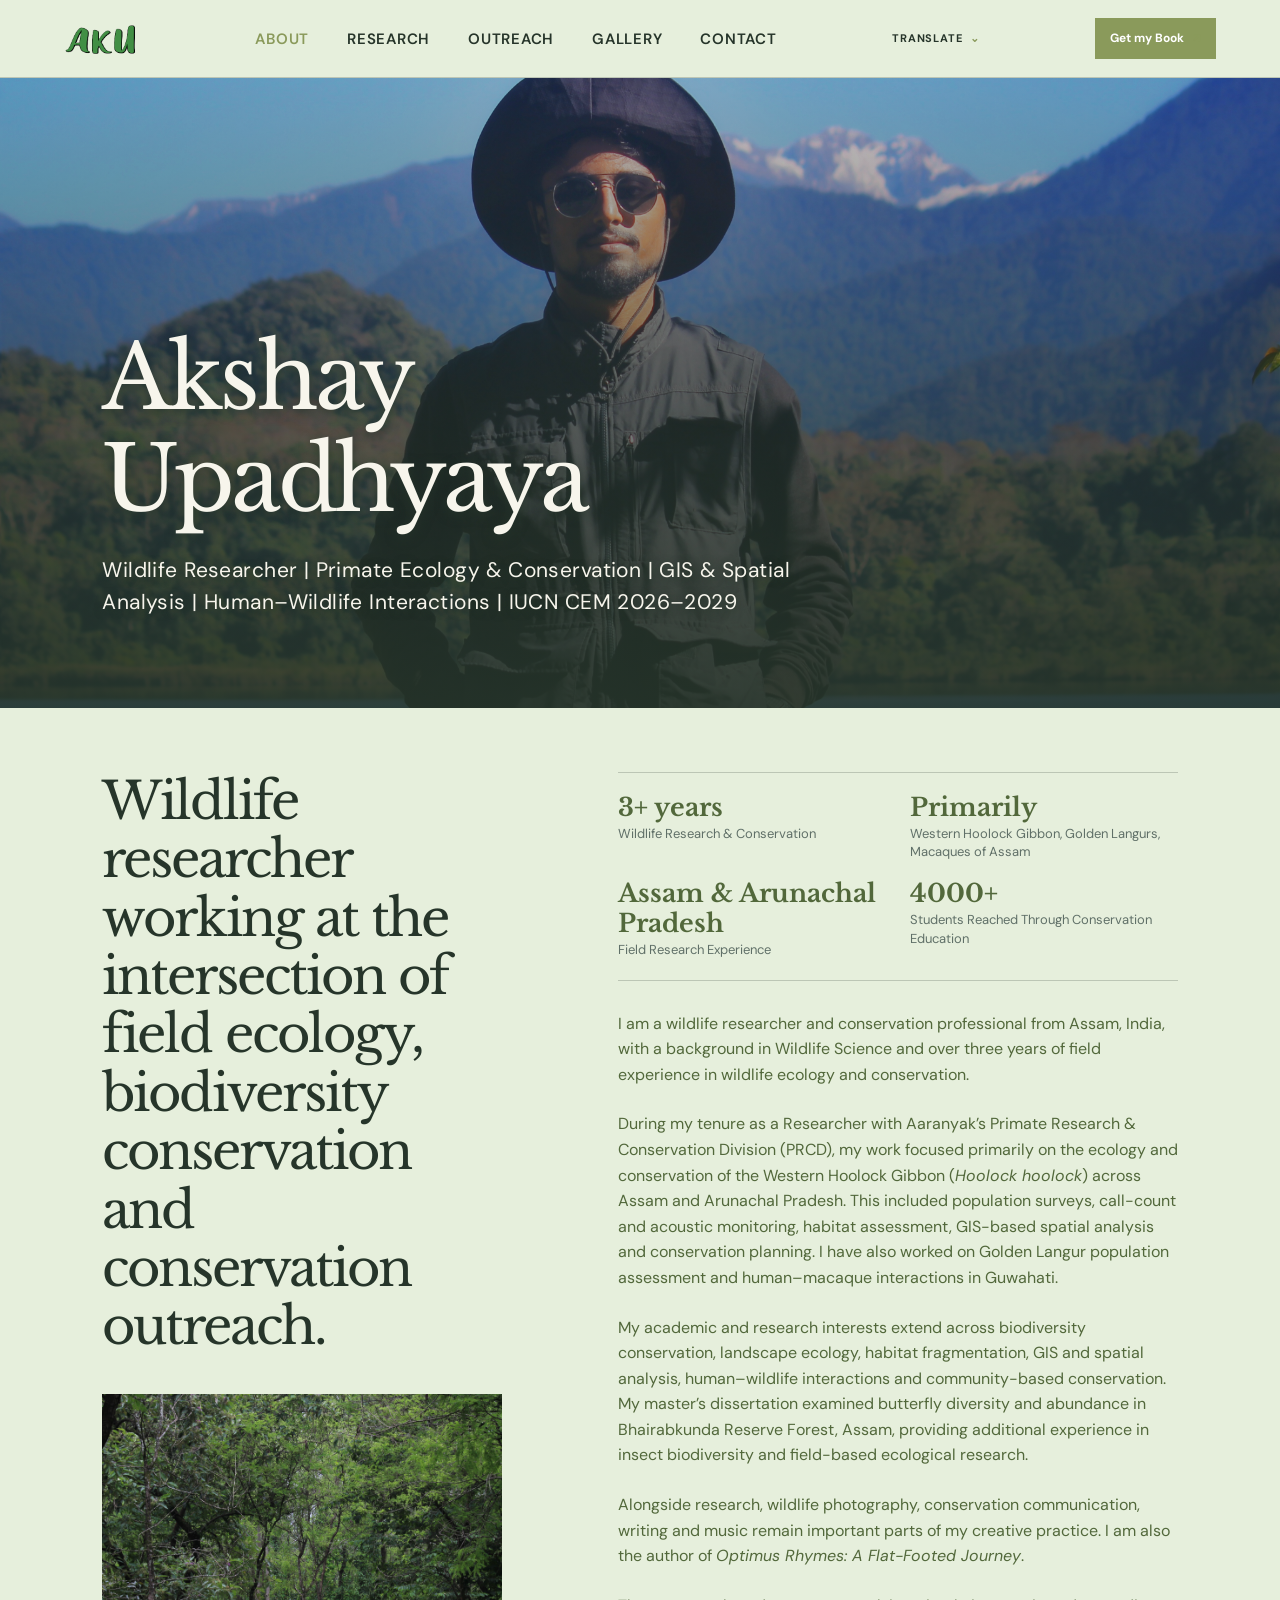
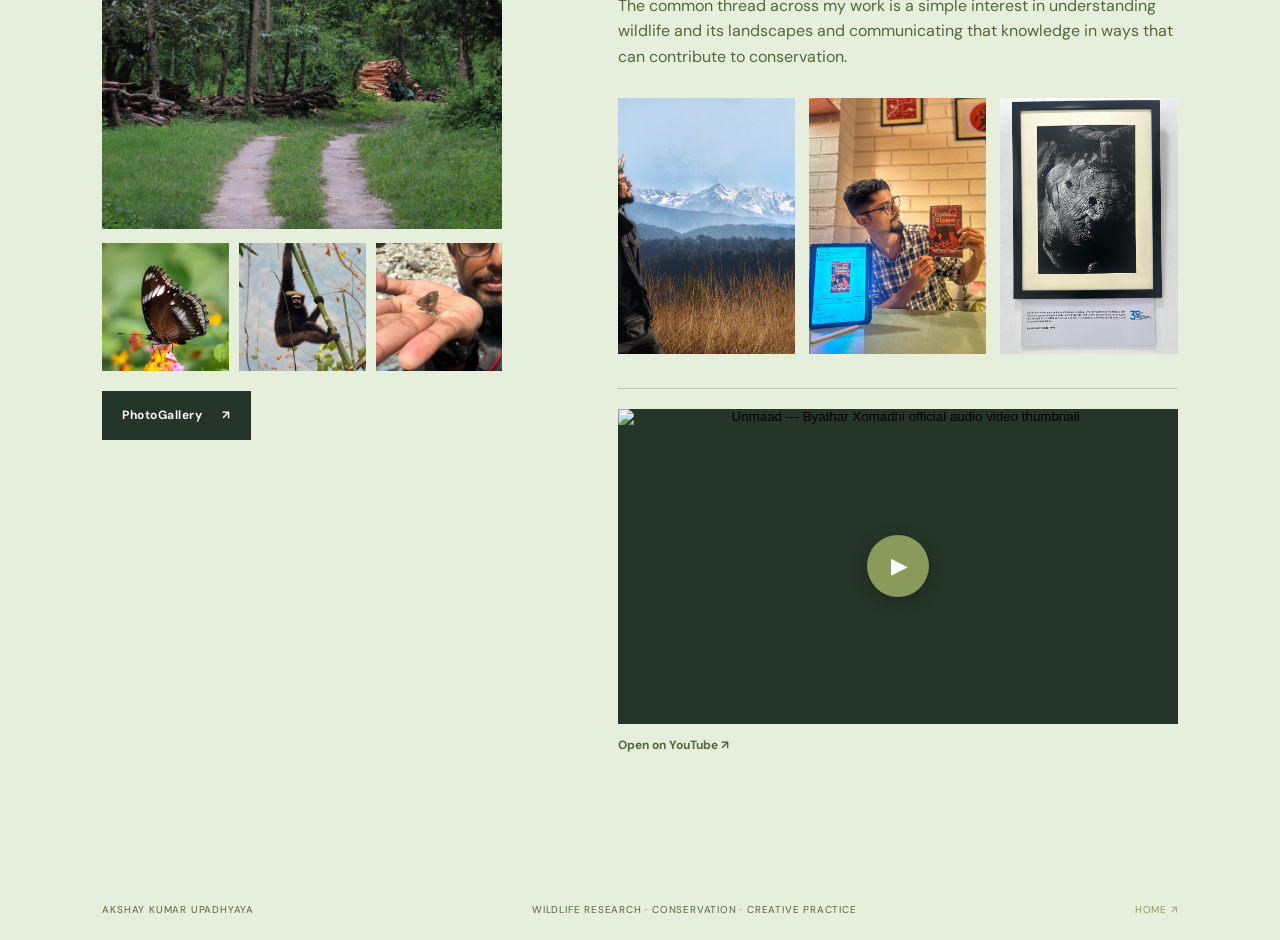
==== commit 304cd154: "Apply Correction3 and homepage refinements" ====
--- a/about.html
+++ b/about.html
@@ -1 +1 @@
-<!doctype html><html lang="en"><head><meta charset="utf-8"><meta name="viewport" content="width=device-width, initial-scale=1"><meta name="description" content="About Akshay Kumar Upadhyaya, wildlife researcher and biologist."><title>About — Akshay Kumar Upadhyaya</title><link rel="preconnect" href="https://fonts.googleapis.com"><link rel="preconnect" href="https://fonts.gstatic.com" crossorigin><link href="https://fonts.googleapis.com/css2?family=DM+Sans:wght@400;500;600;700&family=Libre+Baskerville:wght@400;700&display=swap" rel="stylesheet"><link rel="stylesheet" href="styles.css?green-surfaces=8"></head><body><header class="site-header"><a class="wordmark" href="index.html"><img class="brand-logo" src="photos/Logo-transparent.png" alt="AKU"></a><nav class="nav" aria-label="Main navigation"><a class="active" href="about.html">About</a><a href="research.html">Research</a><a href="outreach.html">Outreach</a><a href="gallery.html">Gallery</a><a href="contact.html">Contact</a></nav><details class="language-picker"><summary>Translate</summary><div class="language-menu"><button type="button" data-lang="en" aria-pressed="true">English</button><button type="button" data-lang="ne" aria-pressed="false">नेपाली</button><button type="button" data-lang="hi" aria-pressed="false">हिन्दी</button><button type="button" data-lang="as" aria-pressed="false">অসমীয়া</button><small>Choose a language.</small></div></details><a class="header-link book-link" href="https://www.amazon.in/Optimus-Rhymes-flat-footed-Akshay-Upadhyaya/dp/9370921362?s=bazaar" target="_blank" rel="noreferrer">Get my Book <span aria-hidden="true">↗</span></a></header><main><section class="page-hero page-hero-image section-pad" style="background-image:url('photos/phot.JPG');background-position:center 15%"><div class="hero-overlay"><h1>Akshay Upadhyaya</h1><p class="hero-keywords">Primate Ecologist || Wildlife Conservation || GIS || Simian Research || Human-Wildlife Interaction</p></div></section><section class="page-content section-pad"><div class="content-grid"><div class="about-lead"><h2>A field-oriented researcher with a camera, a guitar and a notebook.</h2><figure class="about-large-photo"><img src="photos/IMG_2558.JPG.jpeg" alt="Forest path through a green habitat"></figure><div class="about-supporting-photos" aria-label="Selected wildlife photographs"><figure><img src="photos/Great Eggfly butterfly.jpg" alt="Great Eggfly butterfly among flowers"></figure><figure><img src="photos/IMG_4523.JPG.jpeg" alt="Western Hoolock Gibbon in the forest"></figure><figure><img src="photos/IMG_4464.JPG.jpeg" alt="Small insect observed in the field"></figure></div><a class="button button-dark gallery-button" href="gallery.html">PhotoGallery <span aria-hidden="true">↗</span></a></div><div class="content-column"><p>I am a wildlife researcher and conservation professional from Assam, India. My work has grown through field research, conservation education, photography, music and writing.</p><p>With a background in wildlife science, I am interested in the ways careful observation can lead to stronger conservation and more meaningful communication. I work across forest trails, protected areas, classrooms and community spaces.</p><p>Alongside research, I am a <a class="inline-link" href="resources/Akshay-The_Earth_We_Share___Photography___Season_2.pdf" target="_blank" rel="noreferrer"><em>wildlife photographer</em></a>, guitarist and published poet. I am also the author of <a class="inline-link" href="resources/bookleaf.pdf" target="_blank" rel="noreferrer"><em>Optimus Rhymes: A Flat-Footed Journey</em></a>.</p><div class="about-photo-row" aria-label="Photography and creative work"><figure><button class="image-lightbox-trigger" type="button" data-full="photos/IMG_2520.JPG.jpeg" aria-label="Enlarge field perspective photograph"><img src="photos/IMG_2520.JPG.jpeg" alt="Researcher looking across a mountain landscape"></button></figure><figure><button class="image-lightbox-trigger" type="button" data-full="photos/IMG_8776.JPG.jpeg" aria-label="Enlarge landscape and observation photograph"><img src="photos/IMG_8776.JPG.jpeg" alt="Wildlife researcher in a mountain landscape"></button></figure><figure><button class="image-lightbox-trigger" type="button" data-full="photos/IMG_8971.JPG.jpeg" aria-label="Enlarge chess achievement photograph"><img src="photos/IMG_8971.JPG.jpeg" alt="Certificate related to Akshay Upadhyaya"></button></figure></div><div class="video-card"><button class="video-thumbnail" type="button" aria-label="Play Unmaad - Byathar Xomadhi"><img src="https://i.ytimg.com/vi/UOGYU6vC6lY/maxresdefault.jpg" alt="Unmaad — Byathar Xomadhi official audio video thumbnail"><span class="video-play" aria-hidden="true">▶</span></button><div class="video-player" hidden><iframe title="Unmaad — Byathar Xomadhi" src="https://www.youtube.com/embed/UOGYU6vC6lY?rel=0" allow="autoplay; encrypted-media; picture-in-picture" allowfullscreen></iframe></div><a class="video-youtube-link" href="https://youtu.be/UOGYU6vC6lY?si=ecq4dkQOKOMJjxZZ" target="_blank" rel="noreferrer">Open on YouTube ↗</a></div></div></div></section></main><div class="image-lightbox" hidden role="dialog" aria-modal="true" aria-label="Enlarged photograph"><button class="image-lightbox-close" type="button" aria-label="Close enlarged photograph">×</button><img src="" alt=""></div><footer class="site-footer"><span>Akshay Kumar Upadhyaya</span><span>Wildlife research · Conservation · Creative practice</span><a href="index.html">Home ↗</a></footer><script>document.querySelector('.video-thumbnail')?.addEventListener('click',function(){this.hidden=true;const player=document.querySelector('.video-player');if(player){player.hidden=false;player.querySelector('iframe')?.focus()}});const lightbox=document.querySelector('.image-lightbox'),lightboxImage=lightbox?.querySelector('img'),closeLightbox=()=>{if(lightbox){lightbox.hidden=true;document.body.style.overflow='';}};document.querySelectorAll('.image-lightbox-trigger').forEach(trigger=>trigger.addEventListener('click',()=>{lightboxImage.src=trigger.dataset.full;lightboxImage.alt=trigger.querySelector('img').alt;lightbox.hidden=false;document.body.style.overflow='hidden';lightbox.querySelector('.image-lightbox-close').focus()}));lightbox?.querySelector('.image-lightbox-close').addEventListener('click',closeLightbox);lightbox?.addEventListener('click',e=>{if(e.target===lightbox)closeLightbox()});document.addEventListener('keydown',e=>{if(e.key==='Escape'&&!lightbox.hidden)closeLightbox()});</script><script src="translations.js"></script></body></html>+<!doctype html><html lang="en"><head><meta charset="utf-8"><meta name="viewport" content="width=device-width, initial-scale=1"><meta name="description" content="About Akshay Kumar Upadhyaya, wildlife researcher and biologist."><title>About — Akshay Kumar Upadhyaya</title><link rel="preconnect" href="https://fonts.googleapis.com"><link rel="preconnect" href="https://fonts.gstatic.com" crossorigin><link href="https://fonts.googleapis.com/css2?family=DM+Sans:wght@400;500;600;700&family=Libre+Baskerville:wght@400;700&display=swap" rel="stylesheet"><link rel="stylesheet" href="styles.css?green-surfaces=8"></head><body><header class="site-header"><a class="wordmark" href="index.html"><img class="brand-logo" src="photos/Logo-transparent.png" alt="AKU"></a><nav class="nav" aria-label="Main navigation"><a class="active" href="about.html">About</a><a href="research.html">Research</a><a href="outreach.html">Outreach</a><a href="gallery.html">Gallery</a><a href="contact.html">Contact</a></nav><details class="language-picker"><summary>Translate</summary><div class="language-menu"><button type="button" data-lang="en" aria-pressed="true">English</button><button type="button" data-lang="ne" aria-pressed="false">नेपाली</button><button type="button" data-lang="hi" aria-pressed="false">हिन्दी</button><button type="button" data-lang="as" aria-pressed="false">অসমীয়া</button><small>Choose a language.</small></div></details><a class="header-link book-link" href="https://www.amazon.in/Optimus-Rhymes-flat-footed-Akshay-Upadhyaya/dp/9370921362?s=bazaar" target="_blank" rel="noreferrer">Get my Book <span aria-hidden="true">↗</span></a></header><main><section class="page-hero page-hero-image section-pad" style="background-image:url('photos/phot.JPG');background-position:center 15%"><div class="hero-overlay"><h1>Akshay Upadhyaya</h1><p class="hero-keywords">Wildlife Researcher | Primate Ecology &amp; Conservation | GIS &amp; Spatial Analysis | Human–Wildlife Interactions | IUCN CEM 2026–2029</p></div></section><section class="page-content section-pad"><div class="content-grid"><div class="about-lead"><h2>Wildlife researcher working at the intersection of field ecology, biodiversity conservation and conservation outreach.</h2><figure class="about-large-photo"><img src="photos/IMG_2558.JPG.jpeg" alt="Forest path through a green habitat"></figure><div class="about-supporting-photos" aria-label="Selected wildlife photographs"><figure><img src="photos/Great Eggfly butterfly.jpg" alt="Great Eggfly butterfly among flowers"></figure><figure><img src="photos/IMG_4523.JPG.jpeg" alt="Western Hoolock Gibbon in the forest"></figure><figure><img src="photos/IMG_4464.JPG.jpeg" alt="Small insect observed in the field"></figure></div><a class="button button-dark gallery-button" href="gallery.html">PhotoGallery <span aria-hidden="true">↗</span></a></div><div class="content-column"><div class="about-facts" aria-label="Research and conservation highlights"><div><strong>3+ years</strong><span>Wildlife Research &amp; Conservation</span></div><div><strong>Primarily</strong><span>Western Hoolock Gibbon, Golden Langurs, Macaques of Assam</span></div><div><strong>Assam &amp; Arunachal Pradesh</strong><span>Field Research Experience</span></div><div><strong>4000+</strong><span>Students Reached Through Conservation Education</span></div></div><p>I am a wildlife researcher and conservation professional from Assam, India, with a background in Wildlife Science and over three years of field experience in wildlife ecology and conservation.</p><p>During my tenure as a Researcher with Aaranyak’s Primate Research &amp; Conservation Division (PRCD), my work focused primarily on the ecology and conservation of the Western Hoolock Gibbon (<em>Hoolock hoolock</em>) across Assam and Arunachal Pradesh. This included population surveys, call-count and acoustic monitoring, habitat assessment, GIS-based spatial analysis and conservation planning. I have also worked on Golden Langur population assessment and human–macaque interactions in Guwahati.</p><p>My academic and research interests extend across biodiversity conservation, landscape ecology, habitat fragmentation, GIS and spatial analysis, human–wildlife interactions and community-based conservation. My master’s dissertation examined butterfly diversity and abundance in Bhairabkunda Reserve Forest, Assam, providing additional experience in insect biodiversity and field-based ecological research.</p><p>Alongside research, wildlife photography, conservation communication, writing and music remain important parts of my creative practice. I am also the author of <a class="inline-link" href="resources/bookleaf.pdf" target="_blank" rel="noreferrer"><em>Optimus Rhymes: A Flat-Footed Journey</em></a>.</p><p>The common thread across my work is a simple interest in understanding wildlife and its landscapes and communicating that knowledge in ways that can contribute to conservation.</p><div class="about-photo-row" aria-label="Photography and creative work"><figure><button class="image-lightbox-trigger" type="button" data-full="photos/IMG_2520.JPG.jpeg" aria-label="Enlarge field perspective photograph"><img src="photos/IMG_2520.JPG.jpeg" alt="Researcher looking across a mountain landscape"></button></figure><figure><button class="image-lightbox-trigger" type="button" data-full="photos/IMG_8776.JPG.jpeg" aria-label="Enlarge landscape and observation photograph"><img src="photos/IMG_8776.JPG.jpeg" alt="Wildlife researcher in a mountain landscape"></button></figure><figure><button class="image-lightbox-trigger" type="button" data-full="photos/IMG_8971.JPG.jpeg" aria-label="Enlarge chess achievement photograph"><img src="photos/IMG_8971.JPG.jpeg" alt="Certificate related to Akshay Upadhyaya"></button></figure></div><div class="video-card"><button class="video-thumbnail" type="button" aria-label="Play Unmaad - Byathar Xomadhi"><img src="https://i.ytimg.com/vi/UOGYU6vC6lY/maxresdefault.jpg" alt="Unmaad — Byathar Xomadhi official audio video thumbnail"><span class="video-play" aria-hidden="true">▶</span></button><div class="video-player" hidden><iframe title="Unmaad — Byathar Xomadhi" src="https://www.youtube.com/embed/UOGYU6vC6lY?rel=0" allow="autoplay; encrypted-media; picture-in-picture" allowfullscreen></iframe></div><a class="video-youtube-link" href="https://youtu.be/UOGYU6vC6lY?si=ecq4dkQOKOMJjxZZ" target="_blank" rel="noreferrer">Open on YouTube ↗</a></div></div></div></section></main><div class="image-lightbox" hidden role="dialog" aria-modal="true" aria-label="Enlarged photograph"><button class="image-lightbox-close" type="button" aria-label="Close enlarged photograph">×</button><img src="" alt=""></div><footer class="site-footer"><span>Akshay Kumar Upadhyaya</span><span>Wildlife research · Conservation · Creative practice</span><a href="index.html">Home ↗</a></footer><script>document.querySelector('.video-thumbnail')?.addEventListener('click',function(){this.hidden=true;const player=document.querySelector('.video-player');if(player){player.hidden=false;player.querySelector('iframe')?.focus()}});const lightbox=document.querySelector('.image-lightbox'),lightboxImage=lightbox?.querySelector('img'),closeLightbox=()=>{if(lightbox){lightbox.hidden=true;document.body.style.overflow='';}};document.querySelectorAll('.image-lightbox-trigger').forEach(trigger=>trigger.addEventListener('click',()=>{lightboxImage.src=trigger.dataset.full;lightboxImage.alt=trigger.querySelector('img').alt;lightbox.hidden=false;document.body.style.overflow='hidden';lightbox.querySelector('.image-lightbox-close').focus()}));lightbox?.querySelector('.image-lightbox-close').addEventListener('click',closeLightbox);lightbox?.addEventListener('click',e=>{if(e.target===lightbox)closeLightbox()});document.addEventListener('keydown',e=>{if(e.key==='Escape'&&!lightbox.hidden)closeLightbox()});</script><script src="translations.js"></script></body></html>
--- a/styles.css
+++ b/styles.css
@@ -6,4 +6,4 @@
 /* Outreach hero height refinement: remove excess lower image space. */.outreach-page-hero{min-height:clamp(240px,32vh,360px)}.outreach-page-hero .outreach-hero-title{max-width:920px}
 /* Gallery photos-only page. */.gallery-photos-only{padding-top:clamp(30px,4vw,55px)}.gallery-photos-only .gallery-card figcaption{display:none}.outreach-hero-title{width:min(100%,920px);margin:0 auto;text-align:center}.outreach-hero-title h1{margin:0 0 16px;white-space:nowrap;font-size:clamp(24px,3vw,44px)}.outreach-hero-title p{margin:0 auto;max-width:700px}.page-hero-image .hero-overlay.outreach-hero-title{align-self:center;padding-bottom:0}@media(max-width:800px){.page-hero-image .hero-overlay.outreach-hero-title{padding-bottom:0}.outreach-hero-title{padding-left:10px;padding-right:10px}.outreach-hero-title h1{font-size:clamp(18px,5vw,30px);white-space:nowrap}.outreach-hero-title p{font-size:clamp(12px,3.5vw,16px);line-height:1.45}}
 /* Refined vertical rhythm: keep sections breathable without oversized blank bands. */.page-content{padding-top:clamp(36px,5vw,72px);padding-bottom:clamp(50px,7vw,90px)}.content-list{margin-top:24px}.research-list{margin-top:34px}.research-topic{padding:22px 0}.content-grid[style]{margin-top:48px!important}.about-photo-row{margin:28px 0 34px}.video-card{margin:28px 0 34px}.outreach-story{padding:clamp(28px,4vw,60px) 0}.gallery{padding-top:clamp(50px,7vw,90px);padding-bottom:clamp(50px,7vw,90px)}.practice{padding-top:clamp(50px,7vw,90px);padding-bottom:clamp(50px,7vw,90px)}.contact{padding-top:clamp(50px,7vw,90px);padding-bottom:clamp(50px,7vw,90px)}
-/* Final Outreach spacing override. */.outreach-page-content{padding-top:0}+/* Final Outreach spacing override. */.outreach-page-content{padding-top:0}.outreach-list{padding-top:clamp(34px,5vw,72px);padding-bottom:clamp(44px,6vw,80px)}.outreach-list .content-grid{align-items:start}.clean-list{margin:0;padding:0;list-style:none;display:flex;flex-wrap:wrap;gap:4px 14px}.clean-list li{padding:0;white-space:nowrap}.clean-list li:not(:last-child)::after{content:'·';margin-left:14px;color:var(--moss)}@media(max-width:800px){.clean-list{gap:4px 12px}.clean-list li:not(:last-child)::after{margin-left:12px}}.research-page-hero .hero-overlay{max-width:980px}.research-page-hero .hero-overlay h1{max-width:880px;margin:0 0 18px;font-size:clamp(32px,4.2vw,58px);line-height:1.08;letter-spacing:-.025em}.research-page-hero .hero-overlay p{max-width:650px;margin:0;font-size:clamp(15px,1.45vw,19px);line-height:1.5}@media(max-width:800px){.research-page-hero .hero-overlay{padding-left:8px;padding-right:8px}.research-page-hero .hero-overlay h1{font-size:clamp(27px,7.2vw,42px);line-height:1.1;margin-bottom:14px}.research-page-hero .hero-overlay p{font-size:clamp(14px,3.8vw,17px)}}.about-facts{display:grid;grid-template-columns:repeat(2,minmax(0,1fr));gap:18px 24px;margin:0 0 30px;padding:20px 0;border-top:1px solid var(--line);border-bottom:1px solid var(--line)}.about-facts div{display:flex;flex-direction:column;gap:2px}.about-facts strong{font-family:var(--serif);font-size:clamp(18px,2vw,25px);line-height:1.2}.about-facts span{font-size:13px;line-height:1.4;color:#607068}@media(max-width:600px){.about-facts{grid-template-columns:1fr;gap:14px}}
